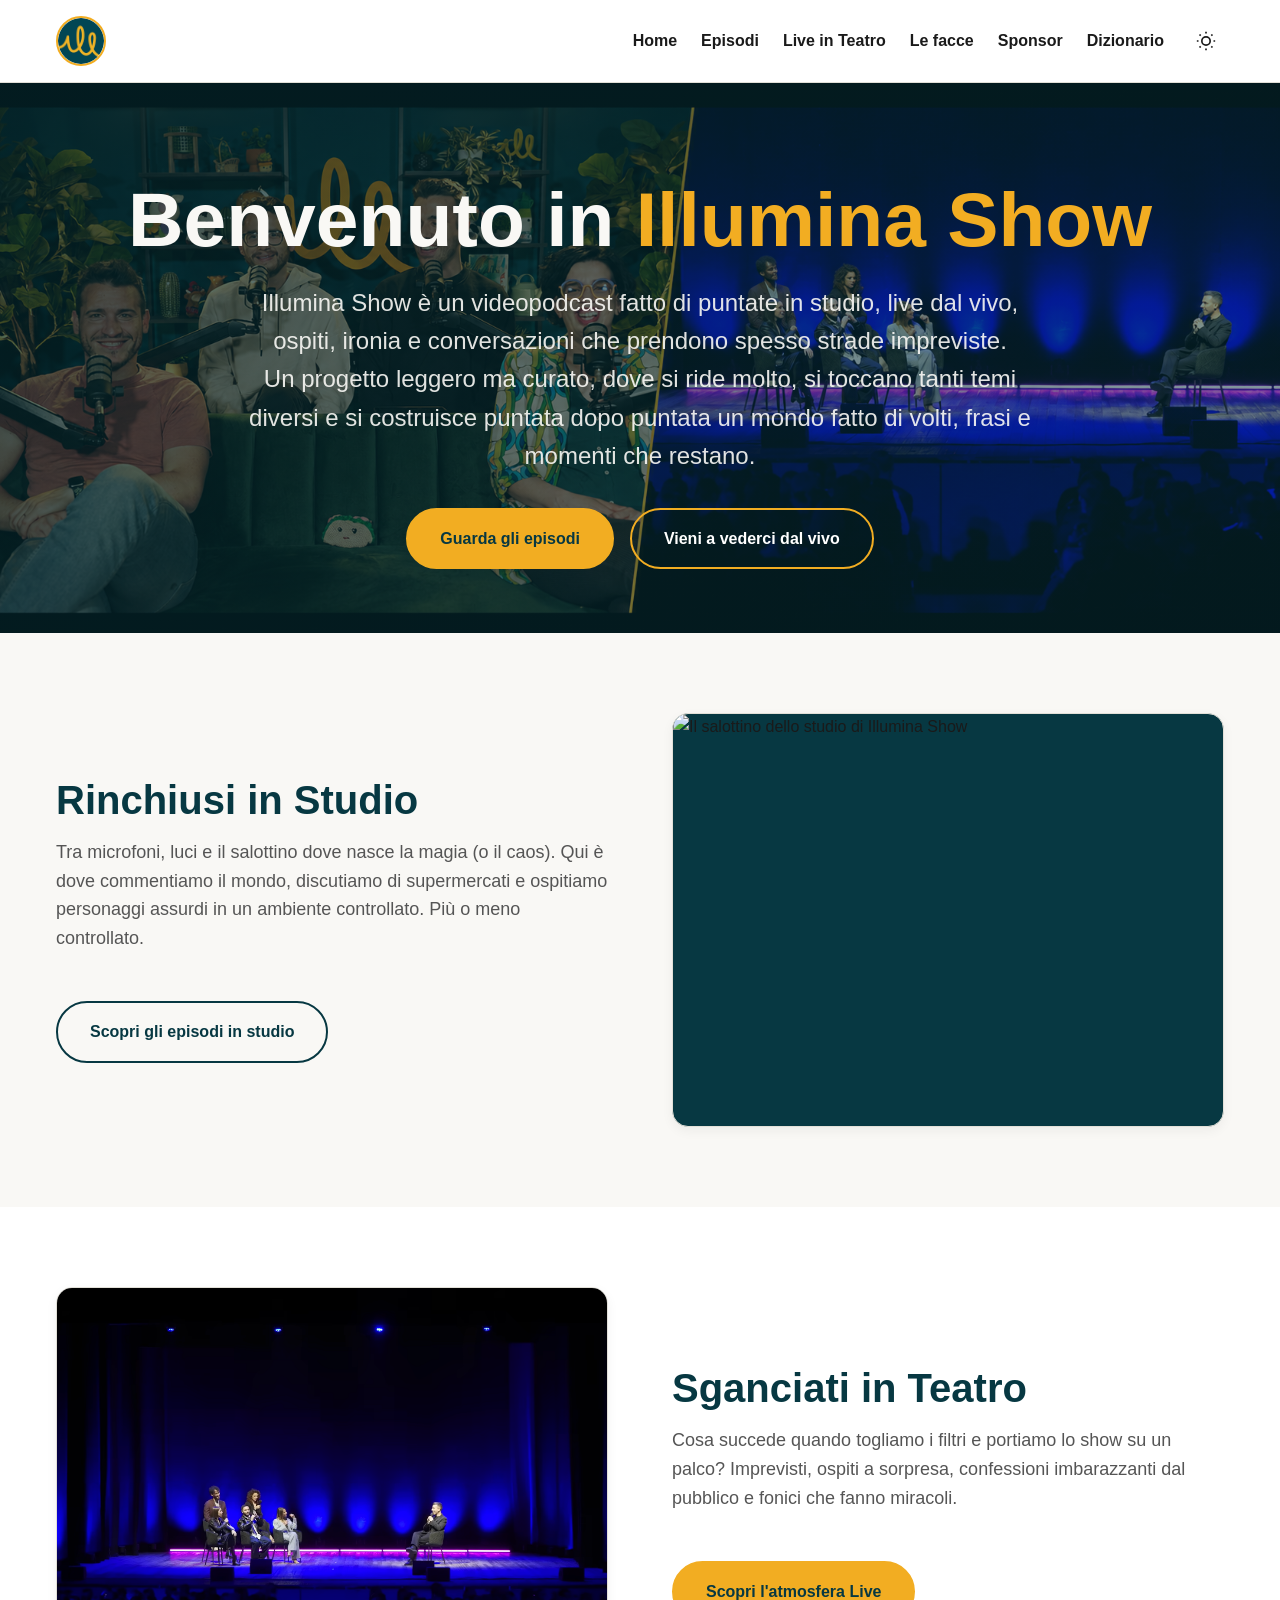
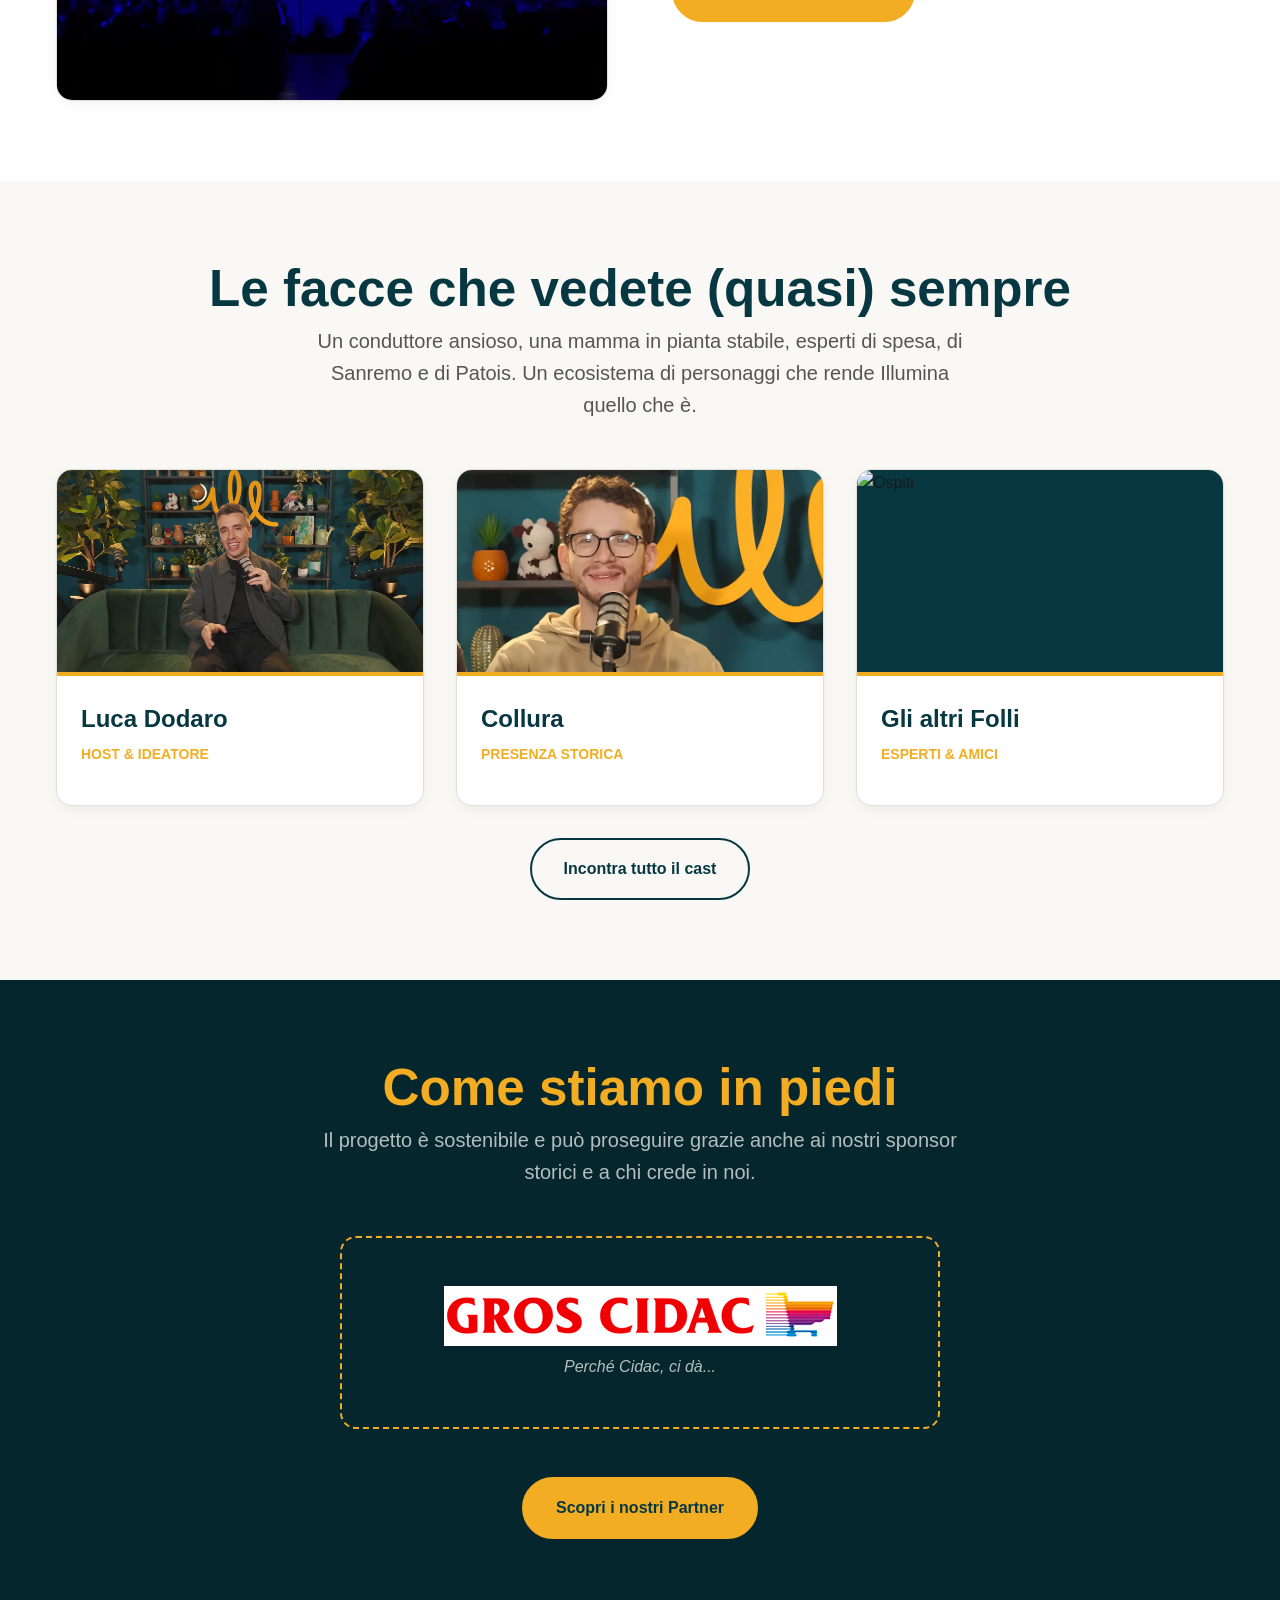
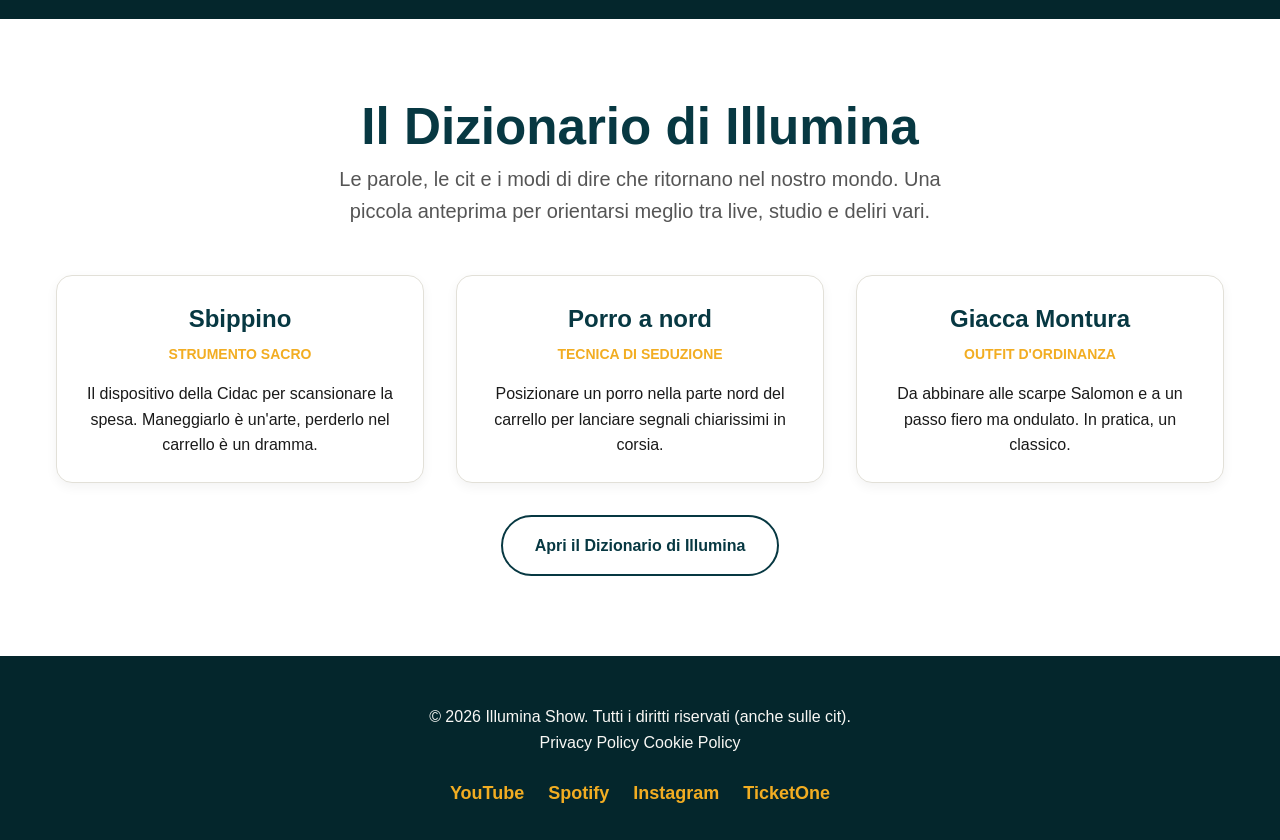
==== pages/index.html @ 33533c5a "first commit" ====
<!DOCTYPE html>
<html lang="it" data-theme="light">
<head>
    <meta charset="UTF-8">
    <meta name="viewport" content="width=device-width, initial-scale=1.0">
    <title>Home | Illumina Show</title>
    <link rel="stylesheet" href="../assets/css/style.css">
    <link href="https://api.fontshare.com/v2/css?f[]=satoshi@400,700,900&f[]=cabinet-grotesk@800,900&display=swap" rel="stylesheet">
</head>
<body>
   <header class="header">
    <div class="container header-container">
        <a href="./index.html" class="logo">
            <img src="../images/logo_illumina.png" alt="Logo Illumina Show" class="logo-img">
        </a>

        <button class="nav-toggle" aria-label="Apri menu" aria-expanded="false">
            <span></span>
            <span></span>
            <span></span>
        </button>

        <nav class="nav">
            <ul class="nav-list" role="list">
                <li><a href="./index.html" class="nav-link">Home</a></li>
                <li><a href="./episodi.html" class="nav-link">Episodi</a></li>
                <li><a href="./live.html" class="nav-link">Live in Teatro</a></li>
                <li><a href="./facce.html" class="nav-link">Le facce</a></li>
                <li><a href="./sponsor.html" class="nav-link">Sponsor</a></li>
                <li><a href="./dizionario.html" class="nav-link">Dizionario</a></li>
                <li>
                    <button id="theme-toggle" class="theme-toggle" aria-label="Cambia tema">
                        <svg width="20" height="20" viewBox="0 0 24 24" fill="none" stroke="currentColor" stroke-width="2">
                            <circle cx="12" cy="12" r="5"></circle>
                            <path d="M12 1v2M12 21v2M4.22 4.22l1.42 1.42M18.36 18.36l1.42 1.42M1 12h2M21 12h2M4.22 19.78l1.42-1.42M18.36 5.64l1.42-1.42"></path>
                        </svg>
                    </button>
                </li>
            </ul>
        </nav>
    </div>
</header>


    <main>
        
    <!-- HERO -->
    <section class="hero hero-home">
    <div class="container">
        <h1 class="hero-title">
            Benvenuto in <span class="highlight">Illumina Show</span>
        </h1>
        <p class="hero-subtitle">
            Illumina Show è un videopodcast fatto di puntate in studio, live dal vivo, ospiti, ironia e conversazioni che prendono spesso strade impreviste. 
            <br>
            Un progetto leggero ma curato, dove si ride molto, si toccano tanti temi diversi e si costruisce puntata dopo puntata un mondo fatto di volti, frasi e momenti che restano.
        </p>
        <div class="hero-actions">
            <a href="./episodi.html" class="btn btn-primary">Guarda gli episodi</a>
            <a href="https://www.ticketone.it/eventseries/illumina-show-4076842/" target="_blank" class="btn btn-outline">Vieni a vederci dal vivo</a>
        </div>
    </div>
</section>

    <!-- PREVIEW STUDIO -->
    <section class="section">
        <div class="container split-container">
            <div class="split-text">
                <h2>Rinchiusi in Studio</h2>
                <p>Tra microfoni, luci e il salottino dove nasce la magia (o il caos). Qui &egrave; dove commentiamo il mondo, discutiamo di supermercati e ospitiamo personaggi assurdi in un ambiente controllato. Pi&ugrave; o meno controllato.</p>
                <a href="./episodi.html" class="btn btn-outline mt-2">Scopri gli episodi in studio</a>
            </div>
            <div class="split-image">
                <!-- Sostituisci questa src con la foto dello studio -->
                <img src="../images/nello_studio.png" alt="Il salottino dello studio di Illumina Show">
            </div>
        </div>
    </section>

    <!-- PREVIEW LIVE TEATRO -->
    <section class="section" style="background: var(--color-surface);">
        <div class="container split-container reverse">
            <div class="split-image">
                <!-- Sostituisci questa src con lo screenshot del live in teatro -->
                <img src="../images/live.png    " alt="Illumina Show dal vivo a teatro">
            </div>
            <div class="split-text">
                <h2>Sganciati in Teatro</h2>
                <p>Cosa succede quando togliamo i filtri e portiamo lo show su un palco? Imprevisti, ospiti a sorpresa, confessioni imbarazzanti dal pubblico e fonici che fanno miracoli.</p>
                <a href="./live.html" class="btn btn-primary mt-2">Scopri l'atmosfera Live</a>
            </div>
        </div>
    </section>

    <!-- PREVIEW FACCE -->
    <section class="section">
        <div class="container text-center">
            <h2 class="section-title">Le facce che vedete (quasi) sempre</h2>
            <p class="section-desc text-center">Un conduttore ansioso, una mamma in pianta stabile, esperti di spesa, di Sanremo e di Patois. Un ecosistema di personaggi che rende Illumina quello che &egrave;.</p>

            <div class="grid-3" style="text-align: left;">
                <div class="card">
                    <!-- Foto placeholder -->
                    <img src="../images/luca_dodaro.png" alt="Luca Dodaro" class="card-img-top">
                    <div class="card-content">
                        <h3 class="face-name">Luca Dodaro</h3>
                        <p class="face-role">Host &amp; Ideatore</p>
                    </div>
                </div>
                <div class="card">
                    <img src="../images/collura.png" alt="Collura" class="card-img-top">
                    <div class="card-content">
                        <h3 class="face-name">Collura</h3>
                        <p class="face-role">Presenza Storica</p>
                    </div>
                </div>
                <div class="card">
                    <img src="../images/altri_ospiti.png" alt="Ospiti" class="card-img-top">
                    <div class="card-content">
                        <h3 class="face-name">Gli altri Folli</h3>
                        <p class="face-role">Esperti &amp; Amici</p>
                    </div>
                </div>
            </div>

            <a href="./facce.html" class="btn btn-outline mt-4">Incontra tutto il cast</a>
        </div>
    </section>

    <!-- PREVIEW SPONSOR -->
    <section class="section section-dark">
        <div class="container text-center">
            <h2 class="section-title">Come stiamo in piedi</h2>
            <p class="section-desc text-center">Il progetto &egrave; sostenibile e pu&ograve; proseguire grazie anche ai nostri sponsor storici e a chi crede in noi.</p>

            <div class="sponsor-box" style="background: transparent; border-color: var(--color-accent);">
                <!-- Volendo qui puoi mettere il logo dello sponsor al posto del testo -->
                 <img src="../images/cidac.png" alt=" logo cidac" class="sponsor-logo-home">
                <p class="sponsor-joke" style="color: rgba(255,255,255,0.7);">Perch&eacute; Cidac, ci d&agrave;...</p>
            </div>

            <a href="./sponsor.html" class="btn btn-primary mt-2">Scopri i nostri Partner</a>
        </div>
    </section>

    <!-- DIZIONARIO ILLUMINA -->
    <section class="section" style="background: var(--color-surface);">
        <div class="container">
            <h2 class="section-title text-center">Il Dizionario di Illumina</h2>
            <p class="section-desc text-center">Le parole, le cit e i modi di dire che ritornano nel nostro mondo. Una piccola anteprima per orientarsi meglio tra live, studio e deliri vari.</p>

            <div class="grid-3">
                <div class="card card-content text-center">
                    <h3 class="face-name">Sbippino</h3>
                    <p class="face-role">Strumento sacro</p>
                    <p>Il dispositivo della Cidac per scansionare la spesa. Maneggiarlo è un'arte, perderlo nel carrello è un dramma.</p>
                </div>
                <div class="card card-content text-center">
                    <h3 class="face-name">Porro a nord</h3>
                    <p class="face-role">Tecnica di seduzione</p>
                    <p>Posizionare un porro nella parte nord del carrello per lanciare segnali chiarissimi in corsia.</p>
                </div>
                <div class="card card-content text-center">
                    <h3 class="face-name">Giacca Montura</h3>
                    <p class="face-role">Outfit d'ordinanza</p>
                    <p>Da abbinare alle scarpe Salomon e a un passo fiero ma ondulato. In pratica, un classico.</p>
                </div>
            </div>

            <div class="dictionary-home-link text-center">
                <a href="./dizionario.html" class="btn btn-outline mt-4">Apri il Dizionario di Illumina</a>
            </div>
        </div>
    </section>

    </main>

        <footer class="footer">
        <div class="container">
            <p>&copy; 2026 Illumina Show. Tutti i diritti riservati (anche sulle cit).</p>
            <div class="footer-policy-links">
                <a href="./privacy-policy.html">Privacy Policy</a>
                <a href="./cookie-policy.html">Cookie Policy</a>
            </div>
            <div class="social-links">
                <a href="https://www.youtube.com/@illuminashow" target="_blank" rel="noopener noreferrer">YouTube</a>
                <a href="https://open.spotify.com/show/6ma9wNEipdfqEIEDqQOysj" target="_blank" rel="noopener noreferrer">Spotify</a>
                <a href="https://www.instagram.com/illumina.show/" target="_blank" rel="noopener noreferrer">Instagram</a>
                <a href="https://www.ticketone.it/eventseries/illumina-show-4076842/" target="_blank" rel="noopener noreferrer">TicketOne</a>
            </div>
        </div>
    </footer>

    <script src="../assets/js/main.js"></script>
</body>
</html>
---- assets/css/style.css ----
/* ==========================================================================
   Illumina Show - Multi-page CSS con Dark Mode & Home Hub
   ========================================================================== */

:root,
[data-theme="light"] {
  --color-bg: #f9f8f5;
  --color-surface: #ffffff;
  --color-surface-dark: #073842;
  --color-surface-darker: #04262c;
  --color-primary: #073842;
  --color-accent: #f2ad22;
  --color-accent-hover: #e09d1b;
  --color-text: #1a1a1a;
  --color-text-muted: #555555;
  --color-text-inverse: #f9f8f5;
  --color-border: #e2e0d8;
  --shadow-sm: 0 4px 12px rgba(0, 0, 0, 0.05);
  --radius-full: 9999px;
}

[data-theme="dark"] {
  --color-bg: #031519;
  --color-surface: #062329;
  --color-surface-dark: #020e11;
  --color-surface-darker: #01080a;
  --color-primary: #f9f8f5;
  --color-accent: #f2ad22;
  --color-accent-hover: #ffd166;
  --color-text: #e0e6e7;
  --color-text-muted: #9ba6a8;
  --color-text-inverse: #1a1a1a;
  --color-border: #0a353e;
  --shadow-sm: 0 4px 12px rgba(0, 0, 0, 0.2);
}

:root {
  --font-display: "Cabinet Grotesk", sans-serif;
  --font-body: "Satoshi", sans-serif;
}

*,
*::before,
*::after {
  box-sizing: border-box;
  margin: 0;
  padding: 0;
}
body {
  font-family: var(--font-body);
  color: var(--color-text);
  background-color: var(--color-bg);
  line-height: 1.6;
  transition:
    background-color 0.3s ease,
    color 0.3s ease;
  display: flex;
  flex-direction: column;
  min-height: 100vh;
}
main {
  flex: 1;
}
img {
  max-width: 100%;
  height: auto;
  display: block;
}
a {
  text-decoration: none;
  color: inherit;
}
ul[role="list"] {
  list-style: none;
}

.container {
  max-width: 1200px;
  margin: 0 auto;
  padding: 0 1rem;
}
.section {
  padding: 5rem 0;
}
.section-dark {
  background-color: var(--color-surface-darker);
  color: var(--color-text-inverse);
}
.section-dark .section-title {
  color: var(--color-accent);
}
.section-dark .section-desc {
  color: rgba(255, 255, 255, 0.7);
}
.section-title {
  font-family: var(--font-display);
  font-size: clamp(2rem, 4vw, 3.5rem);
  margin-bottom: 0.5rem;
  color: var(--color-primary);
  font-weight: 900;
  line-height: 1.1;
}
.section-desc {
  font-size: 1.25rem;
  color: var(--color-text-muted);
  max-width: 60ch;
  margin-bottom: 3rem;
}
.text-center {
  text-align: center;
  margin-inline: auto;
}

/* Header & Nav */
.header {
  padding: 1rem 0;
  position: sticky;
  top: 0;
  background: var(--color-surface);
  border-bottom: 1px solid var(--color-border);
  z-index: 100;
  transition: background-color 0.3s ease;
}
.header-container {
  display: flex;
  justify-content: space-between;
  align-items: center;
}
.logo-img {
  width: 50px;
  height: 50px;
  border-radius: 50%;
  border: 2px solid var(--color-accent);
}
.nav-list {
  display: flex;
  gap: 1.5rem;
  list-style: none;
  align-items: center;
}
.nav-link {
  font-weight: 700;
  transition: color 0.2s;
}
.nav-link:hover,
.nav-link.active {
  color: var(--color-accent);
}

/* Theme Toggle */
.theme-toggle {
  background: none;
  border: none;
  color: var(--color-text);
  cursor: pointer;
  padding: 0.5rem;
  border-radius: 50%;
  display: flex;
  align-items: center;
  justify-content: center;
  transition: background 0.2s;
}
.theme-toggle:hover {
  background: var(--color-border);
}

/* Buttons */
.btn {
  display: inline-flex;
  align-items: center;
  justify-content: center;
  padding: 1rem 2rem;
  border-radius: 9999px;
  font-weight: 700;
  text-align: center;
  cursor: pointer;
  transition: all 0.2s;
  gap: 0.5rem;
}
.btn-primary {
  background: var(--color-accent);
  color: #073842;
  border: 2px solid var(--color-accent);
}
.btn-primary:hover {
  background: var(--color-accent-hover);
  transform: translateY(-2px);
  border-color: var(--color-accent-hover);
}
.btn-outline {
  border: 2px solid var(--color-primary);
  color: var(--color-primary);
}
.btn-outline:hover {
  background: var(--color-primary);
  color: var(--color-bg);
}
.section-dark .btn-outline {
  border-color: var(--color-accent);
  color: var(--color-accent);
}
.section-dark .btn-outline:hover {
  background: var(--color-accent);
  color: #073842;
}

/* Tasto giallo nella pagina degli epispodi*/
.episodes-cta {
  margin-top: 40px;
  text-align: center;
}

.btn-yellow {
  background-color: #f2ad22;
  color: #073b4c; /* un blu/teal scuro leggibile sul giallo */
  border-radius: var(--radius-full);
  padding-inline: 1.75rem;
  padding-block: 0.8rem;
  font-weight: 700;
  text-transform: uppercase;
  letter-spacing: 0.04em;
  box-shadow: var(--shadow-md);
}

.btn-yellow:hover,
.btn-yellow:focus-visible {
  background-color: #d89209;
  color: #041f27;
  box-shadow: var(--shadow-lg);
}

/* Utilities */
.mt-4 {
  margin-top: 2rem;
}
.mt-2 {
  margin-top: 1rem;
}



/* Hero base (tutte le pagine) */
.hero {
  position: relative;
  padding: 6rem 0 4rem;
  text-align: center;
  background-color: var(--color-bg); /* segue light/dark */
  color: var(--color-text);
  overflow: hidden;
}

.hero .container {
  position: relative;
  z-index: 1;
}

.hero-title {
  font-size: clamp(3rem, 6vw, 5.5rem);
  color: var(--color-primary);
  margin-bottom: 1.5rem;
  line-height: 1.05;
}

.hero-title .highlight {
  color: var(--color-accent);
}

.hero-subtitle {
  font-size: clamp(1.25rem, 2vw, 1.5rem);
  color: var(--color-text-muted);
  margin-bottom: 2rem;
  max-width: 800px;
  margin-inline: auto;
}

.hero-actions {
  display: flex;
  justify-content: center;
  gap: 1rem;
  flex-wrap: wrap;
}

/* Solo HOME: immagine di sfondo */
.hero.hero-home {
  background-image: url("../../images/sfondo_hero.png");
  background-size: cover;
  background-position: center;
  background-repeat: no-repeat;
}

/* Overlay solo in home, per leggibilità */
.hero.hero-home::before {
  content: "";
  position: absolute;
  inset: 0;
  background: linear-gradient(
    135deg,
    rgba(4, 38, 44, 0.72),
    rgba(7, 56, 66, 0.45)
  );
  pointer-events: none;
}

/* Testi più chiari solo in home con immagine */
.hero.hero-home .hero-title {
  color: var(--color-text-inverse);
}

.hero.hero-home .hero-subtitle {
  color: rgba(249, 248, 245, 0.9);
}

.hero.hero-home .btn-outline {
  border-color: var(--color-accent);
  color: #ffffff;
}

/* Split Sections (Testo + Immagine per la Home) */
.split-container {
  display: grid;
  grid-template-columns: 1fr 1fr;
  gap: 4rem;
  align-items: center;
}
.split-text h2 {
  font-size: 2.5rem;
  color: var(--color-primary);
  font-family: var(--font-display);
  font-weight: 900;
  margin-bottom: 1rem;
  line-height: 1.1;
}
.split-text p {
  font-size: 1.125rem;
  color: var(--color-text-muted);
  margin-bottom: 2rem;
}
.split-image img {
  width: 100%;
  aspect-ratio: 4/3;
  object-fit: cover;
  border-radius: 1rem;
  box-shadow: var(--shadow-sm);
  border: 1px solid var(--color-border);
  background: var(--color-surface-dark);
}
@media (max-width: 768px) {
  .split-container {
    grid-template-columns: 1fr;
    gap: 2rem;
  }
  .split-container.reverse .split-image {
    order: -1;
  }
}

/* Grids */
.grid {
  display: grid;
  grid-template-columns: repeat(auto-fill, minmax(320px, 1fr));
  gap: 2rem;
}
.grid-3 {
  display: grid;
  grid-template-columns: repeat(auto-fit, minmax(280px, 1fr));
  gap: 2rem;
}
.card {
  background: var(--color-surface);
  border-radius: 1rem;
  overflow: hidden;
  box-shadow: var(--shadow-sm);
  border: 1px solid var(--color-border);
  transition: transform 0.2s;
}
.card:hover {
  transform: translateY(-4px);
}
.card-content {
  padding: 1.5rem;
}

/* Images in Cards */
.card-img-top {
  width: 100%;
  aspect-ratio: 16/9;
  object-fit: cover;
  background: var(--color-surface-dark);
  border-bottom: 4px solid var(--color-accent);
}

/* Video Specific */
.video-wrapper {
  aspect-ratio: 16/9;
  background: #000;
  width: 100%;
}
.badge {
  display: inline-block;
  padding: 0.25rem 0.75rem;
  border-radius: 9999px;
  font-size: 0.875rem;
  font-weight: 700;
  margin-bottom: 0.5rem;
}
.badge-live {
  background: var(--color-accent);
  color: #073842;
}
.badge-studio {
  background: #073842;
  color: #fff;
}
.video-title {
  font-size: 1.5rem;
  margin-bottom: 0.5rem;
  color: var(--color-primary);
  font-family: var(--font-display);
  font-weight: 800;
}

/* Faces Specific */
.face-img {
  width: 100%;
  aspect-ratio: 1;
  object-fit: cover;
  background: var(--color-border);
  border-bottom: 4px solid var(--color-accent);
}
.face-name {
  font-size: 1.5rem;
  color: var(--color-primary);
  font-family: var(--font-display);
  font-weight: 800;
  margin-bottom: 0.25rem;
}
.face-role {
  font-size: 0.875rem;
  font-weight: 700;
  color: var(--color-accent);
  margin-bottom: 1rem;
  text-transform: uppercase;
}


/* Dictionary & Quotes */
.quote-box {
  background: var(--color-surface);
  padding: 2rem;
  border-left: 4px solid var(--color-accent);
  font-style: italic;
  border-radius: 0 1rem 1rem 0;
  margin-bottom: 2rem;
}

/* Sponsor */
.sponsor-box {
  text-align: center;
  padding: 3rem;
  background: var(--color-surface);
  border-radius: 1rem;
  border: 2px dashed var(--color-border);
  max-width: 600px;
  margin: 0 auto;
  margin-bottom: 2rem;
}
.sponsor-name {
  font-size: 3rem;
  color: var(--color-primary);
  margin-bottom: 0.5rem;
  font-family: var(--font-display);
  font-weight: 900;
}
.sponsor-joke {
  font-style: italic;
  color: var(--color-text-muted);
}

.sponsor-logo-home {
  display: inline-block;
}

/* Footer */
.footer {
  padding: 3rem 0 2rem;
  background: var(--color-surface-darker);
  color: #f9f8f5;
  text-align: center;
  margin-top: auto;
}
.social-links {
  display: flex;
  gap: 1.5rem;
  justify-content: center;
  margin-top: 1.5rem;
}
.social-links a {
  color: var(--color-accent);
  font-weight: 700;
  font-size: 1.125rem;
}

/* =========================
   MENU MOBILE RESPONSIVE
   da aggiungere in fondo
========================= */

.menu-toggle {
  display: none;
  width: 48px;
  height: 48px;
  border: 1px solid rgba(7, 79, 92, 0.14);
  border-radius: 14px;
  background: #ffffff;
  align-items: center;
  justify-content: center;
  cursor: pointer;
  z-index: 1200;
  position: relative;
  transition: all 0.3s ease;
}

.menu-toggle span {
  position: absolute;
  width: 22px;
  height: 2px;
  background: #074f5c;
  border-radius: 999px;
  transition: all 0.3s ease;
}

.menu-toggle span:nth-child(1) {
  transform: translateY(-7px);
}

.menu-toggle span:nth-child(2) {
  transform: translateY(0);
}

.menu-toggle span:nth-child(3) {
  transform: translateY(7px);
}

.menu-toggle.active span:nth-child(1) {
  transform: translateY(0) rotate(45deg);
}

.menu-toggle.active span:nth-child(2) {
  opacity: 0;
}

.menu-toggle.active span:nth-child(3) {
  transform: translateY(0) rotate(-45deg);
}

/* ==========================================
   MENU MOBILE RESPONSIVE - ILLUMINA SHOW
   da inserire in fondo a style.css
========================================== */

.nav-toggle {
  display: none;
  width: 48px;
  height: 48px;
  padding: 0;
  border: 1px solid var(--color-border);
  background: var(--color-surface);
  border-radius: 12px;
  cursor: pointer;
  position: relative;
  z-index: 120;
  transition: all 0.3s ease;
  flex-shrink: 0;
}

.nav-toggle:hover {
  background: var(--color-border);
}

.nav-toggle span {
  position: absolute;
  left: 50%;
  width: 22px;
  height: 2px;
  background: var(--color-primary);
  border-radius: 999px;
  transform: translateX(-50%);
  transition: all 0.3s ease;
}

.nav-toggle span:nth-child(1) {
  top: 16px;
}

.nav-toggle span:nth-child(2) {
  top: 23px;
}

.nav-toggle span:nth-child(3) {
  top: 30px;
}

.nav-toggle.active span:nth-child(1) {
  top: 23px;
  transform: translateX(-50%) rotate(45deg);
}

.nav-toggle.active span:nth-child(2) {
  opacity: 0;
}

.nav-toggle.active span:nth-child(3) {
  top: 23px;
  transform: translateX(-50%) rotate(-45deg);
}

@media (max-width: 900px) {
  .header {
    padding: 0.85rem 0;
  }

  .header-container {
    position: relative;
    gap: 1rem;
  }

  .logo-img {
    width: 46px;
    height: 46px;
  }

  .nav-toggle {
    display: block;
  }

  .nav {
    position: absolute;
    top: calc(100% + 12px);
    left: 0;
    width: 100%;
    opacity: 0;
    visibility: hidden;
    pointer-events: none;
    transform: translateY(-12px);
    transition:
      opacity 0.35s ease,
      transform 0.35s ease,
      visibility 0.35s ease;
    z-index: 110;
  }

  .nav.is-open {
    opacity: 1;
    visibility: visible;
    pointer-events: auto;
    transform: translateY(0);
  }

  .nav-list {
    flex-direction: column;
    align-items: stretch;
    gap: 0.75rem;
    padding: 1rem;
    background: var(--color-surface);
    border: 1px solid var(--color-border);
    border-radius: 20px;
    box-shadow: var(--shadow-sm);
  }

  .nav-link {
    display: flex;
    align-items: center;
    justify-content: center;
    width: 100%;
    min-height: 48px;
    padding: 0.95rem 1rem;
    border-radius: 12px;
    background: transparent;
    transition: all 0.25s ease;
  }

  .nav-link:hover,
  .nav-link.active {
    background: var(--color-border);
    color: var(--color-accent);
  }

  .theme-toggle {
    width: 100%;
    min-height: 48px;
    border-radius: 12px;
    justify-content: center;
    background: var(--color-bg);
    border: 1px solid var(--color-border);
  }

  .theme-toggle:hover {
    background: var(--color-border);
  }
}

@media (max-width: 640px) {
  .header {
    padding: 0.75rem 0;
  }

  .header-container {
    min-height: 60px;
  }

  .nav {
    top: calc(100% + 10px);
  }

  .nav-list {
    padding: 0.85rem;
    border-radius: 16px;
    gap: 0.6rem;
  }

  .nav-link,
  .theme-toggle {
    min-height: 46px;
    padding: 0.85rem 0.9rem;
    font-size: 0.95rem;
  }

  .nav-toggle {
    width: 46px;
    height: 46px;
  }

  .nav-toggle span:nth-child(1) {
    top: 15px;
  }

  .nav-toggle span:nth-child(2) {
    top: 22px;
  }

  .nav-toggle span:nth-child(3) {
    top: 29px;
  }

  .nav-toggle.active span:nth-child(1) {
    top: 22px;
  }

  .nav-toggle.active span:nth-child(3) {
    top: 22px;
  }
}
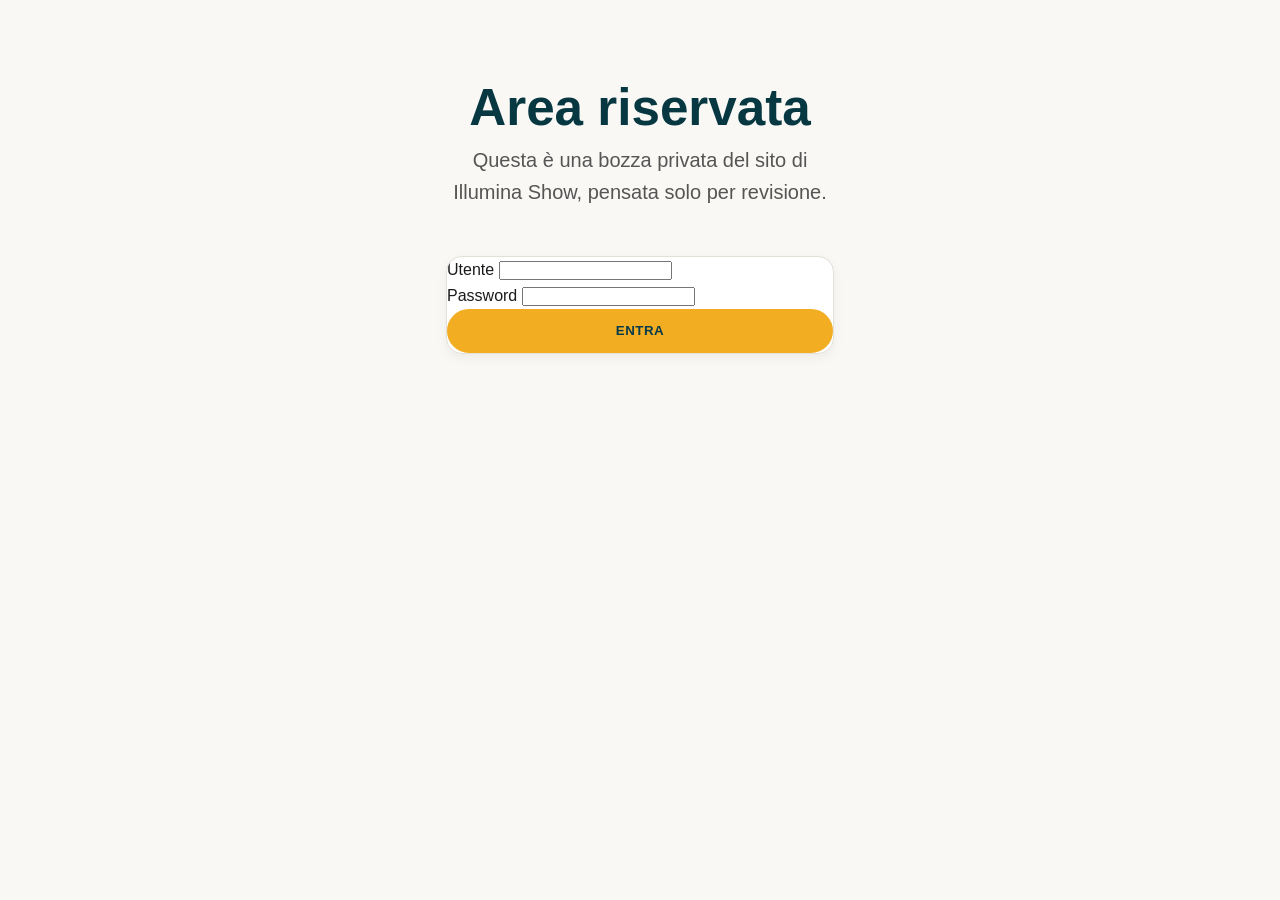
==== commit 266ee760: "added new feature" ====
--- a/pages/index.html
+++ b/pages/index.html
@@ -5,6 +5,7 @@
     <meta name="viewport" content="width=device-width, initial-scale=1.0">
     <title>Home | Illumina Show</title>
     <link rel="stylesheet" href="../assets/css/style.css">
+    <link rel="stylesheet" href="../assets/css/cooky.css">
     <link href="https://api.fontshare.com/v2/css?f[]=satoshi@400,700,900&f[]=cabinet-grotesk@800,900&display=swap" rel="stylesheet">
 </head>
 <body>
@@ -23,11 +24,13 @@
         <nav class="nav">
             <ul class="nav-list" role="list">
                 <li><a href="./index.html" class="nav-link">Home</a></li>
+                <li><a href="./chi-siamo-noi.html" class="nav-link">Chi Siamo Noi</a></li>
                 <li><a href="./episodi.html" class="nav-link">Episodi</a></li>
                 <li><a href="./live.html" class="nav-link">Live in Teatro</a></li>
                 <li><a href="./facce.html" class="nav-link">Le facce</a></li>
+                <li><a href="./dizionario.html" class="nav-link">Dizionario</a></li>
                 <li><a href="./sponsor.html" class="nav-link">Sponsor</a></li>
-                <li><a href="./dizionario.html" class="nav-link">Dizionario</a></li>
+                
                 <li>
                     <button id="theme-toggle" class="theme-toggle" aria-label="Cambia tema">
                         <svg width="20" height="20" viewBox="0 0 24 24" fill="none" stroke="currentColor" stroke-width="2">
@@ -130,7 +133,7 @@
     <!-- PREVIEW SPONSOR -->
     <section class="section section-dark">
         <div class="container text-center">
-            <h2 class="section-title">Come stiamo in piedi</h2>
+            <h2 class="section-title">Come è possibile tutto questo</h2>
             <p class="section-desc text-center">Il progetto &egrave; sostenibile e pu&ograve; proseguire grazie anche ai nostri sponsor storici e a chi crede in noi.</p>
 
             <div class="sponsor-box" style="background: transparent; border-color: var(--color-accent);">
@@ -192,5 +195,6 @@
     </footer>
 
     <script src="../assets/js/main.js"></script>
+    <script src="../assets/js/cooky.js"></script>
 </body>
 </html>
--- a/assets/css/style.css
+++ b/assets/css/style.css
@@ -354,6 +354,30 @@
   }
 }
 
+/* About / Chi Siamo Noi */
+
+.about-image {
+  margin-bottom: 1.5rem;
+  border-radius: 1rem;
+  overflow: hidden;
+  box-shadow: var(--shadow-sm);
+  border: 1px solid var(--color-border);
+  background: var(--color-surface-dark);
+}
+
+.about-image img {
+  display: block;
+  width: 100%;
+  height: 100%;
+  object-fit: cover;
+}
+
+.section-footer-spacer {
+  padding-top: 1px;
+  padding-bottom:1px;
+  background: #f2ad22;
+}
+
 /* Grids */
 .grid {
   display: grid;
@@ -380,6 +404,7 @@
   padding: 1.5rem;
 }
 
+
 /* Images in Cards */
 .card-img-top {
   width: 100%;
@@ -387,6 +412,33 @@
   object-fit: cover;
   background: var(--color-surface-dark);
   border-bottom: 4px solid var(--color-accent);
+}
+
+/* Live in Teatro - Galleria immagini */
+
+.section-live-gallery {
+  padding-top: 0;
+}
+
+.live-gallery {
+  display: grid;
+  grid-template-columns: repeat(auto-fit, minmax(220px, 1fr));
+  gap: 1.5rem;
+}
+
+.live-gallery-item {
+  border-radius: 1rem;
+  overflow: hidden;
+  background: var(--color-surface);
+  box-shadow: var(--shadow-sm);
+  border: 1px solid var(--color-border);
+}
+
+.live-gallery-item img {
+  display: block;
+  width: 100%;
+  height: 100%;
+  object-fit: cover;
 }
 
 /* Video Specific */
--- a/assets/css/cooky.css
+++ b/assets/css/cooky.css
@@ -0,0 +1,185 @@
+/* Cookie banner */
+
+.cookie-banner {
+  position: fixed;
+  bottom: 1.5rem;
+  left: 50%;
+  transform: translateX(-50%);
+  width: calc(100% - 2rem);
+  max-width: 960px;
+  background: var(--color-surface);
+  color: var(--color-text);
+  box-shadow: var(--shadow-sm);
+  border-radius: 1rem;
+  border: 1px solid var(--color-border);
+  z-index: 200;
+  display: none;
+}
+
+.cookie-banner-inner {
+  padding: 1.5rem;
+}
+
+.cookie-banner-title {
+  font-family: var(--font-display);
+  font-size: 1.25rem;
+  margin-bottom: 0.5rem;
+  color: var(--color-primary);
+}
+
+.cookie-banner-text {
+  font-size: 0.95rem;
+  color: var(--color-text-muted);
+  margin-bottom: 1rem;
+}
+
+.cookie-banner-text a {
+  color: var(--color-accent);
+  text-decoration: underline;
+}
+
+.cookie-banner-actions {
+  display: flex;
+  gap: 0.75rem;
+  justify-content: flex-end;
+  flex-wrap: wrap;
+}
+
+/* Cookie preferences modal */
+
+.cookie-modal {
+  position: fixed;
+  inset: 0;
+  background: rgba(0, 0, 0, 0.45);
+  display: none;
+  align-items: center;
+  justify-content: center;
+  z-index: 210;
+}
+
+.cookie-modal-inner {
+  background: var(--color-surface);
+  color: var(--color-text);
+  max-width: 700px;
+  width: calc(100% - 2rem);
+  border-radius: 1rem;
+  padding: 1.75rem;
+  box-shadow: var(--shadow-sm);
+}
+
+.cookie-modal-text {
+  font-size: 0.95rem;
+  color: var(--color-text-muted);
+  margin-bottom: 1.5rem;
+}
+
+.cookie-category {
+  padding: 1rem 0;
+  border-top: 1px solid var(--color-border);
+}
+
+.cookie-category:first-of-type {
+  border-top: none;
+}
+
+.cookie-category-header {
+  display: flex;
+  justify-content: space-between;
+  align-items: center;
+  gap: 1.5rem;
+}
+
+.cookie-category-header p {
+  font-size: 0.9rem;
+  color: var(--color-text-muted);
+  margin-top: 0.25rem;
+}
+
+.cookie-badge {
+  font-size: 0.8rem;
+  font-weight: 700;
+  padding: 0.2rem 0.6rem;
+  border-radius: 999px;
+  background: var(--color-border);
+  color: var(--color-text);
+}
+
+.cookie-modal-actions {
+  margin-top: 1.5rem;
+  display: flex;
+  justify-content: flex-end;
+  gap: 0.75rem;
+}
+
+/* Toggle switch */
+
+.switch {
+  position: relative;
+  display: inline-block;
+  width: 46px;
+  height: 24px;
+}
+
+.switch input {
+  opacity: 0;
+  width: 0;
+  height: 0;
+}
+
+.slider {
+  position: absolute;
+  cursor: pointer;
+  inset: 0;
+  background-color: var(--color-border);
+  transition: 0.2s;
+  border-radius: 999px;
+}
+
+.slider:before {
+  position: absolute;
+  content: "";
+  height: 18px;
+  width: 18px;
+  left: 3px;
+  top: 3px;
+  background-color: #ffffff;
+  transition: 0.2s;
+  border-radius: 50%;
+}
+
+.switch input:checked + .slider {
+  background-color: var(--color-accent);
+}
+
+.switch input:checked + .slider:before {
+  transform: translateX(20px);
+}
+
+/* Utility per mostrare banner/modal */
+
+.cookie-banner.is-visible {
+  display: block;
+}
+
+.cookie-modal.is-visible {
+  display: flex;
+}
+
+@media (max-width: 640px) {
+  .cookie-banner-inner {
+    padding: 1.25rem;
+  }
+
+  .cookie-banner-actions {
+    justify-content: flex-start;
+  }
+
+  .cookie-category-header {
+    flex-direction: column;
+    align-items: flex-start;
+  }
+
+  .cookie-modal-inner {
+    padding: 1.5rem;
+  }
+}
